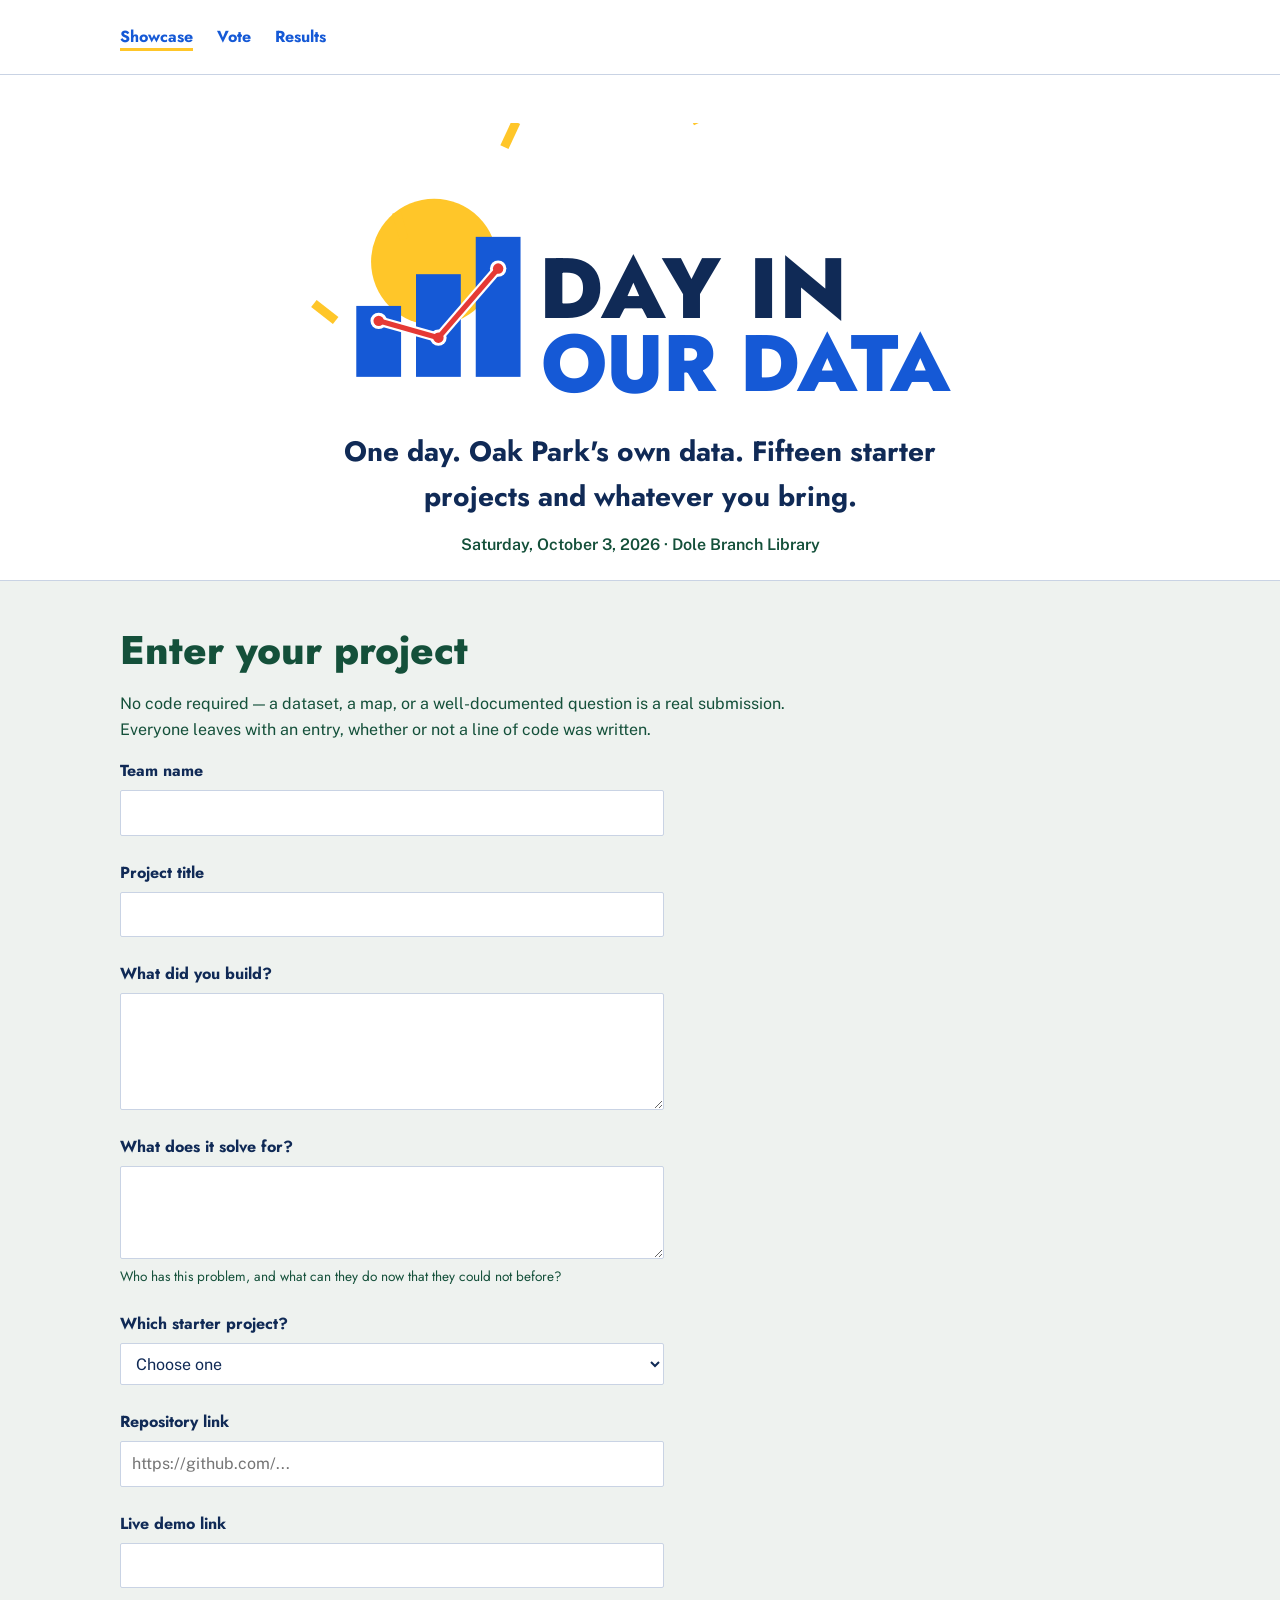
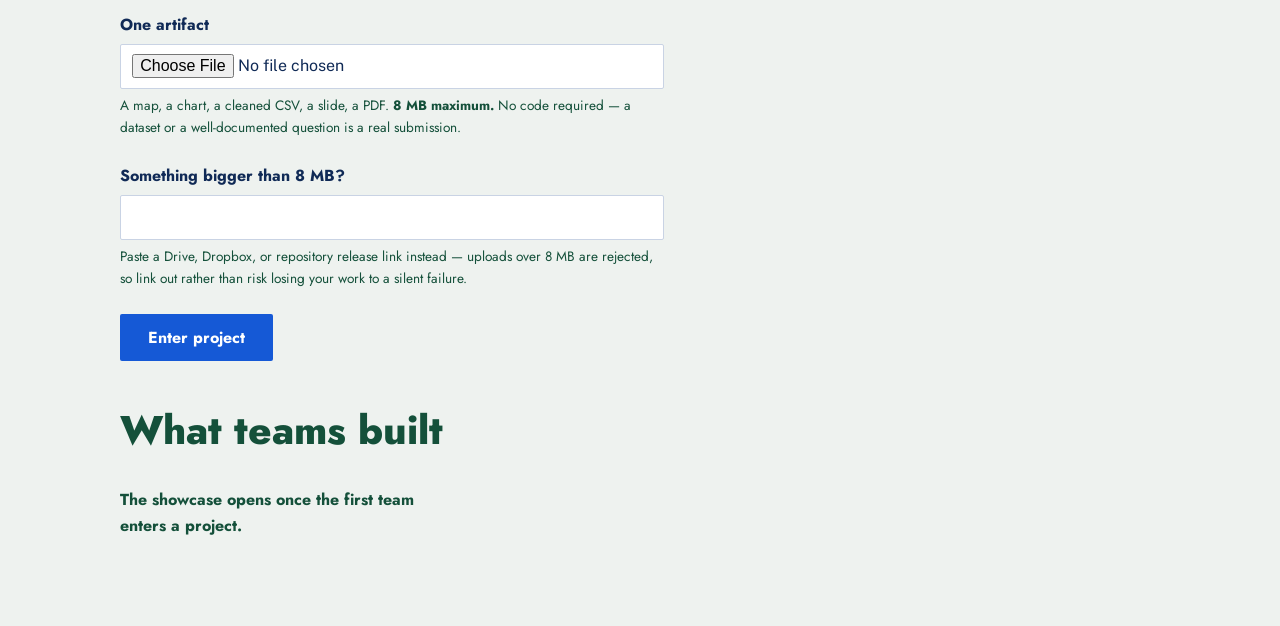
==== site/index.html @ 836c6b99 "fix: escape rendered submission data and reject unsafe link protocols gallery.js and vote.js interpo" ====
<!doctype html>
<html lang="en">
<head>
  <meta charset="utf-8" />
  <meta name="viewport" content="width=device-width, initial-scale=1" />
  <title>Day in Our Data &middot; Oak Park civic hackathon</title>
  <meta name="description" content="A one-day civic hackathon run by the Village of Oak Park's Civic Information Systems Commission. Enter a project and browse the showcase." />
  <link rel="stylesheet" href="styles/tokens.css" />
  <link rel="stylesheet" href="styles/base.css" />
  <link rel="stylesheet" href="styles/showcase.css" />
</head>
<body>
  <nav class="site-nav">
    <div class="wrap">
      <ul>
        <li><a href="/" aria-current="page">Showcase</a></li>
        <li><a href="/vote.html">Vote</a></li>
        <li><a href="/results.html">Results</a></li>
      </ul>
    </div>
  </nav>

  <header class="hero">
    <div class="wrap">
      <svg class="hero__mark" xmlns="http://www.w3.org/2000/svg" viewBox="0 0 1800 760" role="img" aria-labelledby="logo-title">
        <title id="logo-title">Day in Our Data</title>

        <g id="logo-sun">
          <ellipse cx="348.59866333007812" cy="371.9625244140625" rx="169" ry="169" fill="#ffc629" />
          <rect x="285.4369812011719" y="150.73817443847656" width="24" height="74" fill="#ffc629" transform="rotate(-15.7, 297.4369812011719, 187.73817443847656)" />
          <rect x="175.5740203857422" y="221.93482971191406" width="24" height="74" fill="#ffc629" transform="rotate(-52, 187.5740203857422, 258.93482971191406)" />
          <rect x="144.2925567626953" y="337.4511413574219" width="24" height="70" fill="#ffc629" transform="rotate(269.9, 156.2925567626953, 372.4511413574219)" />
          <rect x="418.5943298339844" y="157.17764282226562" width="24" height="74" fill="#ffc629" transform="rotate(24.9, 430.5943298339844, 194.17764282226562)" />
          <rect x="510.0111083984375" y="252.7369384765625" width="24" height="70" fill="#ffc629" transform="rotate(63.7, 522.0111083984375, 287.7369384765625)" />
        </g>

        <g id="logo-bars">
          <rect x="140" y="490" width="120" height="190" fill="#1559d6" />
          <rect x="300" y="405" width="120" height="275" fill="#1559d6" />
          <rect x="460" y="305" width="120" height="375" fill="#1559d6" />
        </g>

        <rect x="196.895" y="539.5" width="166.21" height="26" fill="#ffffff" transform="rotate(15.71, 280, 552.5)" />
        <rect x="317.68" y="469.5" width="244.64" height="26" fill="#ffffff" transform="rotate(-49.15, 440, 482.5)" />
        <ellipse cx="200" cy="530" rx="22" ry="22" fill="#ffffff" />
        <ellipse cx="360" cy="575" rx="22" ry="22" fill="#ffffff" />
        <ellipse cx="520" cy="390" rx="22" ry="22" fill="#ffffff" />

        <g id="logo-line">
          <rect x="196.895" y="545.5" width="166.21" height="14" fill="#e53935" transform="rotate(15.71, 280, 552.5)" />
          <rect x="317.68" y="475.5" width="244.64" height="14" fill="#e53935" transform="rotate(-49.15, 440, 482.5)" />
          <ellipse cx="200" cy="530" rx="14" ry="14" fill="#e53935" />
          <ellipse cx="360" cy="575" rx="14" ry="14" fill="#e53935" />
          <ellipse cx="520" cy="390" rx="14" ry="14" fill="#e53935" />
        </g>

        <text x="630.3873291015625" y="324.33619689941406" dominant-baseline="hanging" text-anchor="start" font-family="'Jost', 'Century Gothic', 'Avenir Next', system-ui, sans-serif" font-weight="800" font-size="229.15517461262777" fill="#102a56" style="letter-spacing: 3px;">DAY IN</text>
        <text x="634.6712036132812" y="533.2575073242188" dominant-baseline="hanging" text-anchor="start" font-family="'Jost', 'Century Gothic', 'Avenir Next', system-ui, sans-serif" font-weight="800" font-size="214.19505940413703" fill="#1559d6" style="letter-spacing: -2px;">OUR DATA</text>
      </svg>

      <p class="hero__lede">
        One day. Oak Park's own data. Fifteen starter projects and whatever you bring.
      </p>
      <p class="hero__meta">
        Saturday, October 3, 2026 &middot; Dole Branch Library
      </p>
    </div>
  </header>

  <main class="wrap">
    <section id="submit">
      <h2>Enter your project</h2>
      <p class="submit__lede">
        No code required &mdash; a dataset, a map, or a well-documented question is a real
        submission. Everyone leaves with an entry, whether or not a line of code was written.
      </p>
      <form name="submission" method="POST" data-netlify="true" enctype="multipart/form-data">
        <input type="hidden" name="form-name" value="submission" />

        <label>Team name <input type="text" name="team_name" required /></label>
        <label>Project title <input type="text" name="project_title" required /></label>

        <label>What did you build?
          <textarea name="description" rows="4" required></textarea>
        </label>

        <label>What does it solve for?
          <textarea name="solves_for" rows="3" required></textarea>
          <small>Who has this problem, and what can they do now that they could not before?</small>
        </label>

        <label>Which starter project?
          <select name="starter_project" required>
            <option value="">Choose one</option>
            <option value="01-is-my-assessment-fair">01 &middot; Is my assessment fair?</option>
            <option value="02-where-does-my-tax-dollar-go">02 &middot; Where does my tax dollar go?</option>
            <option value="03-where-is-business-activity-changing">03 &middot; Where is business activity changing?</option>
            <option value="04-can-a-kid-bike-to-school-safely">04 &middot; Can a kid bike to school safely?</option>
            <option value="05-can-i-park-here-right-now">05 &middot; Can I park here right now?</option>
            <option value="06-which-bus-stops-need-help">06 &middot; Which bus stops need help?</option>
            <option value="07-are-the-worst-alleys-getting-fixed">07 &middot; Are the worst alleys getting fixed?</option>
            <option value="08-build-the-oak-park-transit-dashboard">08 &middot; Build the Oak Park transit dashboard</option>
            <option value="09-oak-park-over-time">09 &middot; Oak Park over time</option>
            <option value="10-how-are-our-schools-doing">10 &middot; How are our schools doing?</option>
            <option value="11-how-resilient-is-our-urban-forest">11 &middot; How resilient is our urban forest?</option>
            <option value="12-build-an-architecture-walking-tour">12 &middot; Build an architecture walking tour</option>
            <option value="13-what-do-our-commissions-do">13 &middot; What do our commissions do?</option>
            <option value="14-oak-park-crime-explorer">14 &middot; Oak Park crime data explorer</option>
            <option value="15-what-does-echo-see">15 &middot; What does ECHO see?</option>
            <option value="pitch-your-own">I pitched my own</option>
          </select>
        </label>

        <label>Repository link <input type="url" name="repo_url" placeholder="https://github.com/..." /></label>
        <label>Live demo link <input type="url" name="demo_url" /></label>

        <label>One artifact
          <input type="file" name="artifact" />
          <small>
            A map, a chart, a cleaned CSV, a slide, a PDF. <strong>8 MB maximum.</strong>
            No code required &mdash; a dataset or a well-documented question is a real submission.
          </small>
        </label>

        <label>Something bigger than 8 MB?
          <input type="url" name="large_file_url" />
          <small>Paste a Drive, Dropbox, or repository release link instead &mdash; uploads over
            8 MB are rejected, so link out rather than risk losing your work to a silent failure.</small>
        </label>

        <button type="submit">Enter project</button>
      </form>
    </section>

    <section id="showcase">
      <h2>What teams built</h2>
      <div id="gallery" class="gallery"></div>
    </section>
  </main>

  <script src="scripts/escape.js"></script>
  <script src="scripts/gallery.js"></script>
</body>
</html>
---- site/styles/tokens.css ----
/* site/styles/tokens.css */
:root {
  --ink: #102a56;
  --civic: #1559d6;
  --canopy: #14503a;
  --leaf: #2d7a55;
  --sprout: #7fb996;
  --glass: #ffc629;
  --paper: #eef2ef;
  --rule: #c9d3e4;
  --slate: #8a94a6;          /* eliminated. never red. */
  --surface: #ffffff;

  --display: "Jost", system-ui, sans-serif;
  --body: "Public Sans", system-ui, sans-serif;
  --mono: "IBM Plex Mono", ui-monospace, monospace;

  --step-0: 1rem;
  --step-1: 1.25rem;
  --step-2: 1.75rem;
  --step-3: 2.5rem;
  --step-4: clamp(2.75rem, 6vw, 4.5rem);

  --gap: 1.5rem;
  --pane-radius: 2px;        /* art glass is cut, not rounded */
}
---- site/styles/base.css ----
/* site/styles/base.css */
@import url("https://fonts.googleapis.com/css2?family=Jost:wght@500;700;800&family=Public+Sans:wght@400;600&family=IBM+Plex+Mono:wght@400;600&display=swap");

*, *::before, *::after { box-sizing: border-box; }

body {
  margin: 0;
  background: var(--paper);
  color: var(--ink);
  font: var(--step-0)/1.6 var(--body);
}

h1, h2, h3 { font-family: var(--display); font-weight: 800; line-height: 1.05; margin: 0 0 .5em; }
h1 { font-size: var(--step-4); letter-spacing: -.02em; }
h2 { font-size: var(--step-3); color: var(--canopy); }
h3 { font-size: var(--step-1); }

a { color: var(--civic); }
a:focus-visible, button:focus-visible, input:focus-visible, textarea:focus-visible, select:focus-visible {
  outline: 3px solid var(--leaf);
  outline-offset: 2px;
}

.wrap { max-width: 68rem; margin: 0 auto; padding: 0 var(--gap); }

.site-nav { background: var(--surface); border-bottom: 1px solid var(--rule); }
.site-nav ul { display: flex; gap: var(--gap); list-style: none; margin: 0; padding: var(--gap) 0; }
.site-nav a { font-family: var(--display); font-weight: 700; text-decoration: none; }
.site-nav a[aria-current="page"] { border-bottom: 3px solid var(--glass); }

.ai-label {
  font: 600 .75rem/1 var(--mono);
  text-transform: uppercase;
  letter-spacing: .08em;
  color: var(--canopy);
  background: color-mix(in srgb, var(--sprout) 35%, transparent);
  padding: .35em .6em;
  border-radius: var(--pane-radius);
  display: inline-block;
}

table { border-collapse: collapse; width: 100%; }
.scroll-x { overflow-x: auto; }

@media (prefers-reduced-motion: reduce) {
  *, *::before, *::after { animation: none !important; transition: none !important; }
}
---- site/styles/showcase.css ----
/* site/styles/showcase.css */

/* ---- hero ---- */

.hero {
  background: var(--surface);
  border-bottom: 1px solid var(--rule);
  padding: calc(var(--gap) * 2) 0 var(--gap);
  text-align: center;
}

.hero__mark {
  display: block;
  width: 100%;
  max-width: min(100%, 42rem);
  height: auto;
  margin: 0 auto var(--gap);
}

.hero__lede {
  font-family: var(--display);
  font-weight: 700;
  font-size: var(--step-2);
  color: var(--ink);
  max-width: 42rem;
  margin: 0 auto .5em;
}

.hero__meta {
  font: 600 var(--step-0)/1.4 var(--body);
  color: var(--canopy);
  margin: 0;
}

/* ---- hero animation: runs once on load, suppressed under prefers-reduced-motion ---- */

#logo-bars rect {
  transform-box: fill-box;
  transform-origin: bottom;
  animation: bar-rise .6s cubic-bezier(.2, .8, .2, 1) backwards;
}
#logo-bars rect:nth-child(1) { animation-delay: .1s; }
#logo-bars rect:nth-child(2) { animation-delay: .25s; }
#logo-bars rect:nth-child(3) { animation-delay: .4s; }

@keyframes bar-rise {
  from { transform: scaleY(0); }
  to { transform: scaleY(1); }
}

#logo-line {
  transform-box: fill-box;
  transform-origin: 0% 50%;
  animation: line-draw .7s ease-out .55s backwards;
}

@keyframes line-draw {
  from { transform: scaleX(0); opacity: 0; }
  to { transform: scaleX(1); opacity: 1; }
}

#logo-sun rect {
  transform-box: fill-box;
  transform-origin: center;
  animation: ray-ease .5s ease-out backwards;
}
#logo-sun rect:nth-of-type(1) { animation-delay: 0s; }
#logo-sun rect:nth-of-type(2) { animation-delay: .08s; }
#logo-sun rect:nth-of-type(3) { animation-delay: .16s; }
#logo-sun rect:nth-of-type(4) { animation-delay: .24s; }
#logo-sun rect:nth-of-type(5) { animation-delay: .32s; }

@keyframes ray-ease {
  from { opacity: 0; }
  to { opacity: 1; }
}

@media (prefers-reduced-motion: reduce) {
  #logo-bars rect, #logo-line, #logo-sun rect {
    animation: none;
    transform: none;
    opacity: 1;
  }
}

/* ---- submission form ---- */

#submit { padding: calc(var(--gap) * 2) 0; }

.submit__lede {
  max-width: 42rem;
  color: var(--canopy);
}

form[name="submission"], form[name="ballot"] {
  display: grid;
  gap: var(--gap);
  max-width: 34rem;
}

form label {
  display: grid;
  gap: .4em;
  font-family: var(--display);
  font-weight: 700;
  color: var(--ink);
}

form input[type="text"],
form input[type="url"],
form input[type="file"],
form select,
form textarea {
  width: 100%;
  font: var(--step-0)/1.5 var(--body);
  color: var(--ink);
  background: var(--surface);
  border: 1px solid var(--rule);
  border-radius: var(--pane-radius);
  padding: .6em .7em;
}

form small {
  font-weight: 400;
  color: var(--canopy);
  font-size: .85rem;
}

form button[type="submit"] {
  justify-self: start;
  font-family: var(--display);
  font-weight: 700;
  font-size: var(--step-0);
  color: #ffffff;
  background: var(--civic);
  border: none;
  border-radius: var(--pane-radius);
  padding: .75em 1.75em;
  cursor: pointer;
}

form button[type="submit"]:hover { background: var(--ink); }

/* ---- showcase gallery ---- */

#showcase { padding-bottom: calc(var(--gap) * 3); }

.gallery {
  display: grid;
  grid-template-columns: repeat(auto-fill, minmax(18rem, 1fr));
  gap: var(--gap);
}

.gallery__empty {
  color: var(--canopy);
  font-family: var(--display);
  font-weight: 700;
}

.pane {
  background: var(--surface);
  border: 1px solid var(--rule);
  border-left: 4px solid var(--sprout);
  border-radius: var(--pane-radius);
  padding: var(--gap);
}

.pane h3 { margin-bottom: .25em; }

.pane__team {
  font: 600 .85rem/1 var(--mono);
  text-transform: uppercase;
  letter-spacing: .06em;
  color: var(--canopy);
  margin: 0 0 .75em;
}

.pane__solves { color: var(--canopy); }

.pane__links a {
  margin-right: 1em;
  font-weight: 600;
}

/* ---- responsive ---- */

@media (max-width: 40rem) {
  .hero { padding: var(--gap) 0; }
  form[name="submission"], form[name="ballot"] { max-width: none; }
}
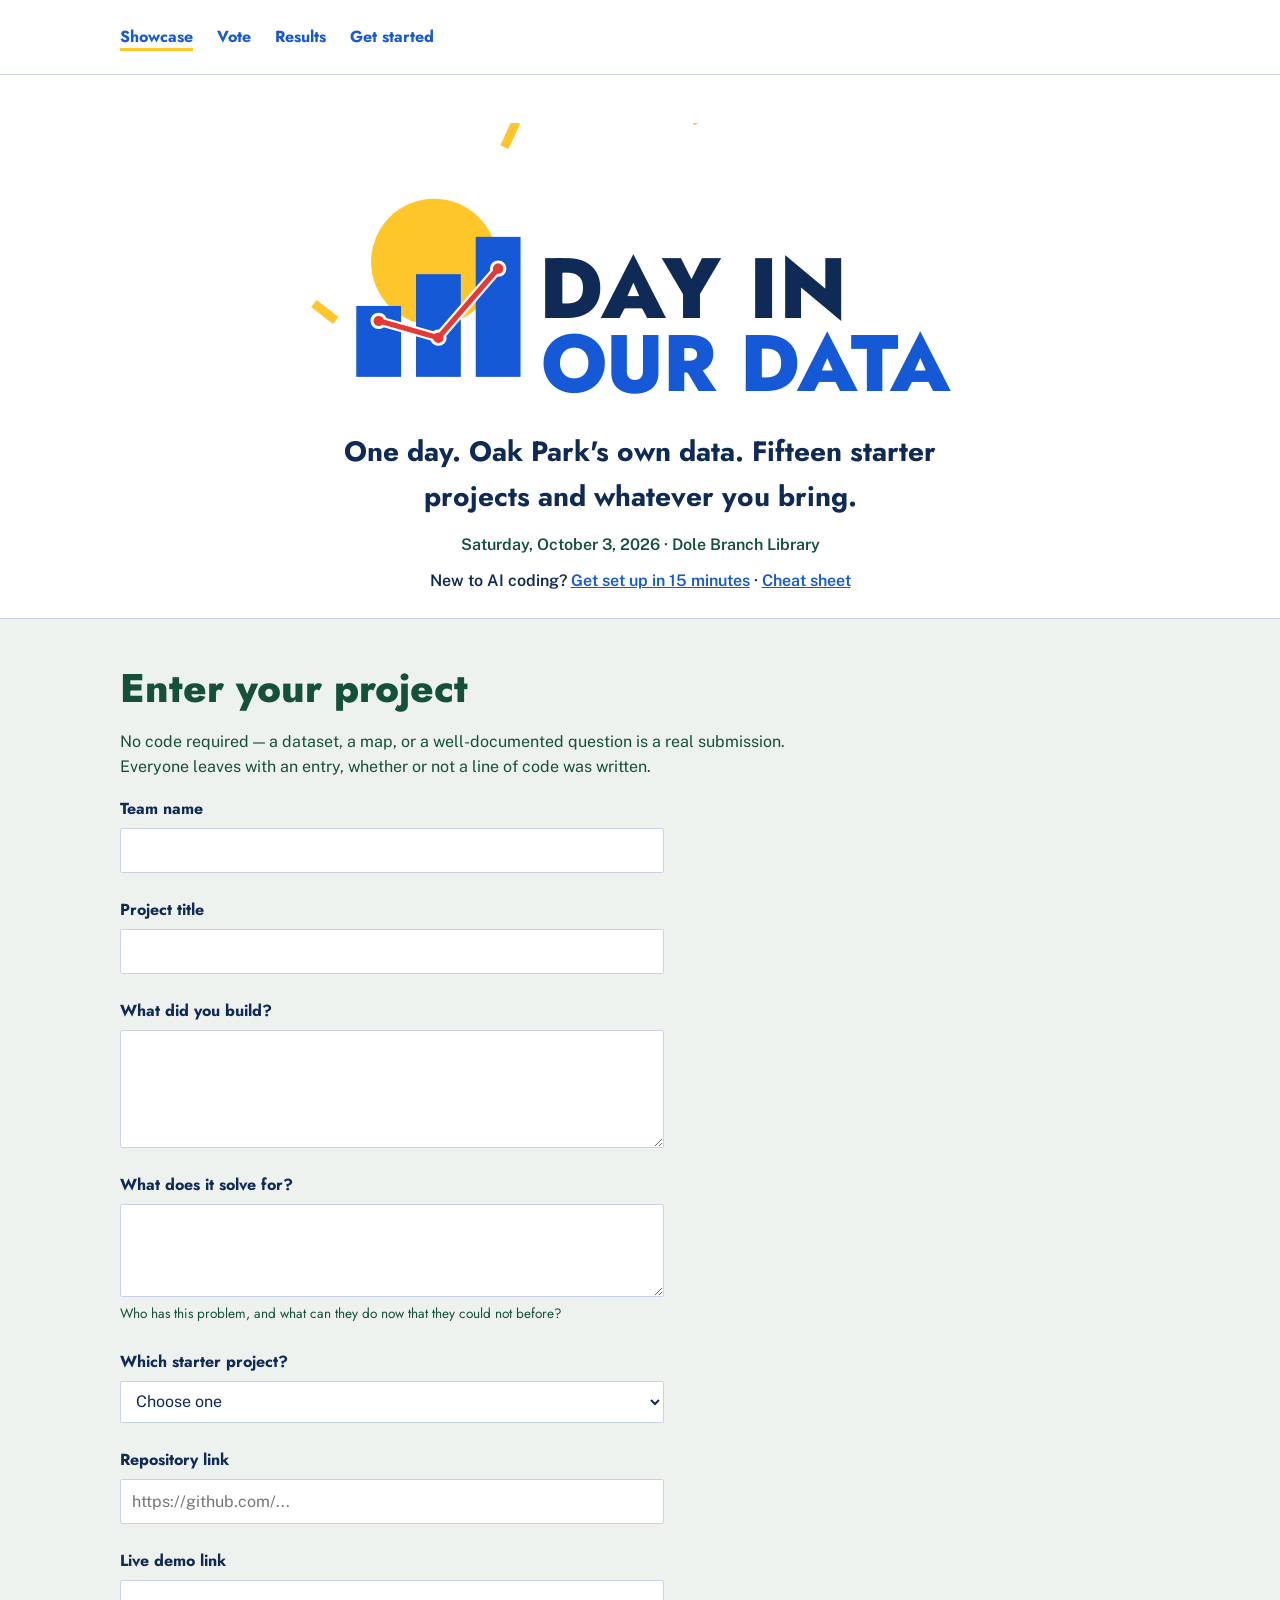
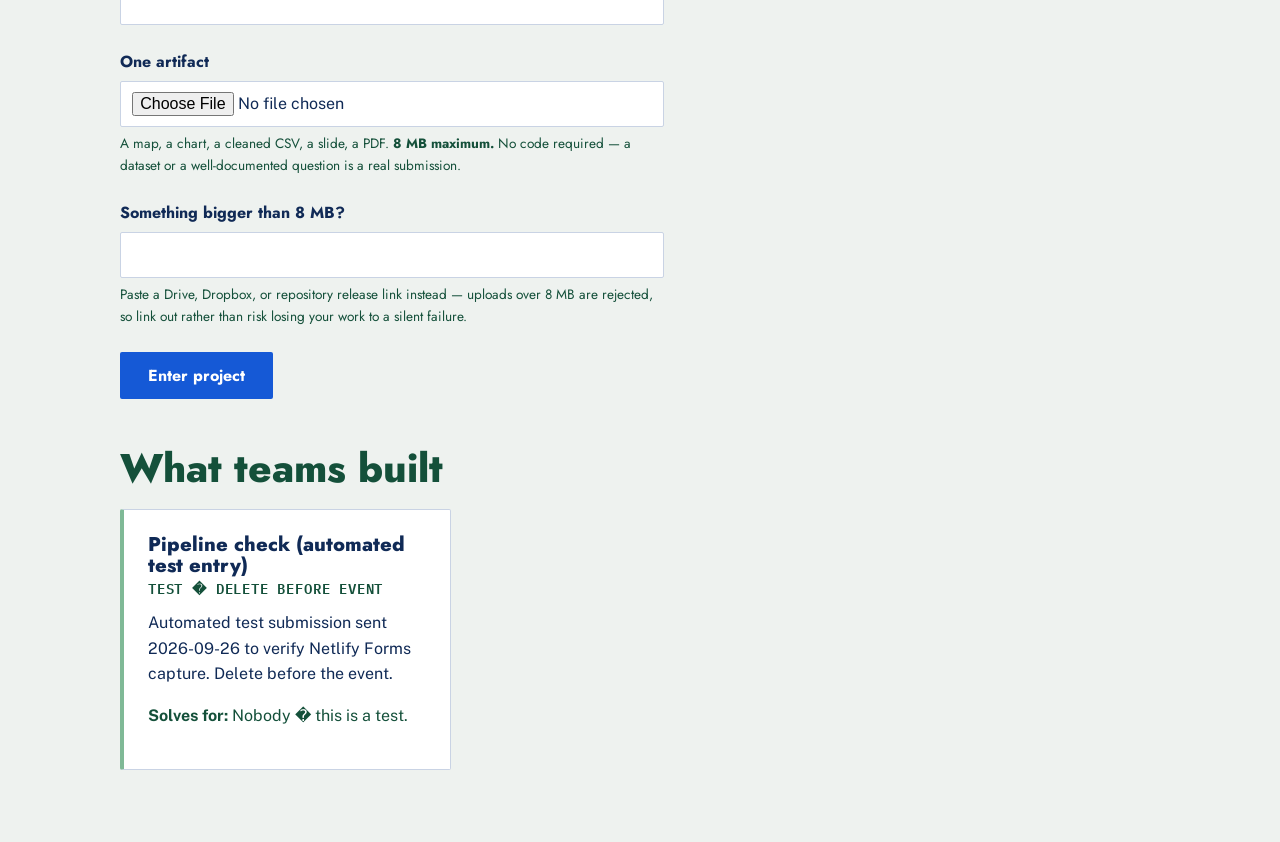
==== commit 127a267e: "feat: config-driven Get Started guides for attendees Six pages (start, where to code, cheat sheet, t" ====
--- a/site/index.html
+++ b/site/index.html
@@ -16,6 +16,7 @@
         <li><a href="/" aria-current="page">Showcase</a></li>
         <li><a href="/vote.html">Vote</a></li>
         <li><a href="/results.html">Results</a></li>
+        <li><a href="/start.html">Get started</a></li>
       </ul>
     </div>
   </nav>
@@ -63,6 +64,10 @@
       </p>
       <p class="hero__meta">
         Saturday, October 3, 2026 &middot; Dole Branch Library
+      </p>
+      <p class="hero__cta">
+        New to AI coding? <a href="/start.html">Get set up in 15 minutes</a> &middot;
+        <a href="/cheatsheet.html">Cheat sheet</a>
       </p>
     </div>
   </header>
@@ -139,6 +144,7 @@
   </main>
 
   <script src="scripts/escape.js"></script>
+  <script src="scripts/data.js"></script>
   <script src="scripts/gallery.js"></script>
 </body>
 </html>
--- a/site/styles/base.css
+++ b/site/styles/base.css
@@ -24,7 +24,7 @@
 .wrap { max-width: 68rem; margin: 0 auto; padding: 0 var(--gap); }
 
 .site-nav { background: var(--surface); border-bottom: 1px solid var(--rule); }
-.site-nav ul { display: flex; gap: var(--gap); list-style: none; margin: 0; padding: var(--gap) 0; }
+.site-nav ul { display: flex; flex-wrap: wrap; gap: .5rem var(--gap); list-style: none; margin: 0; padding: var(--gap) 0; }
 .site-nav a { font-family: var(--display); font-weight: 700; text-decoration: none; }
 .site-nav a[aria-current="page"] { border-bottom: 3px solid var(--glass); }
 
--- a/site/styles/showcase.css
+++ b/site/styles/showcase.css
@@ -25,6 +25,8 @@
   max-width: 42rem;
   margin: 0 auto .5em;
 }
+
+.hero__cta { margin: .75rem 0 0; font-weight: 600; }
 
 .hero__meta {
   font: 600 var(--step-0)/1.4 var(--body);
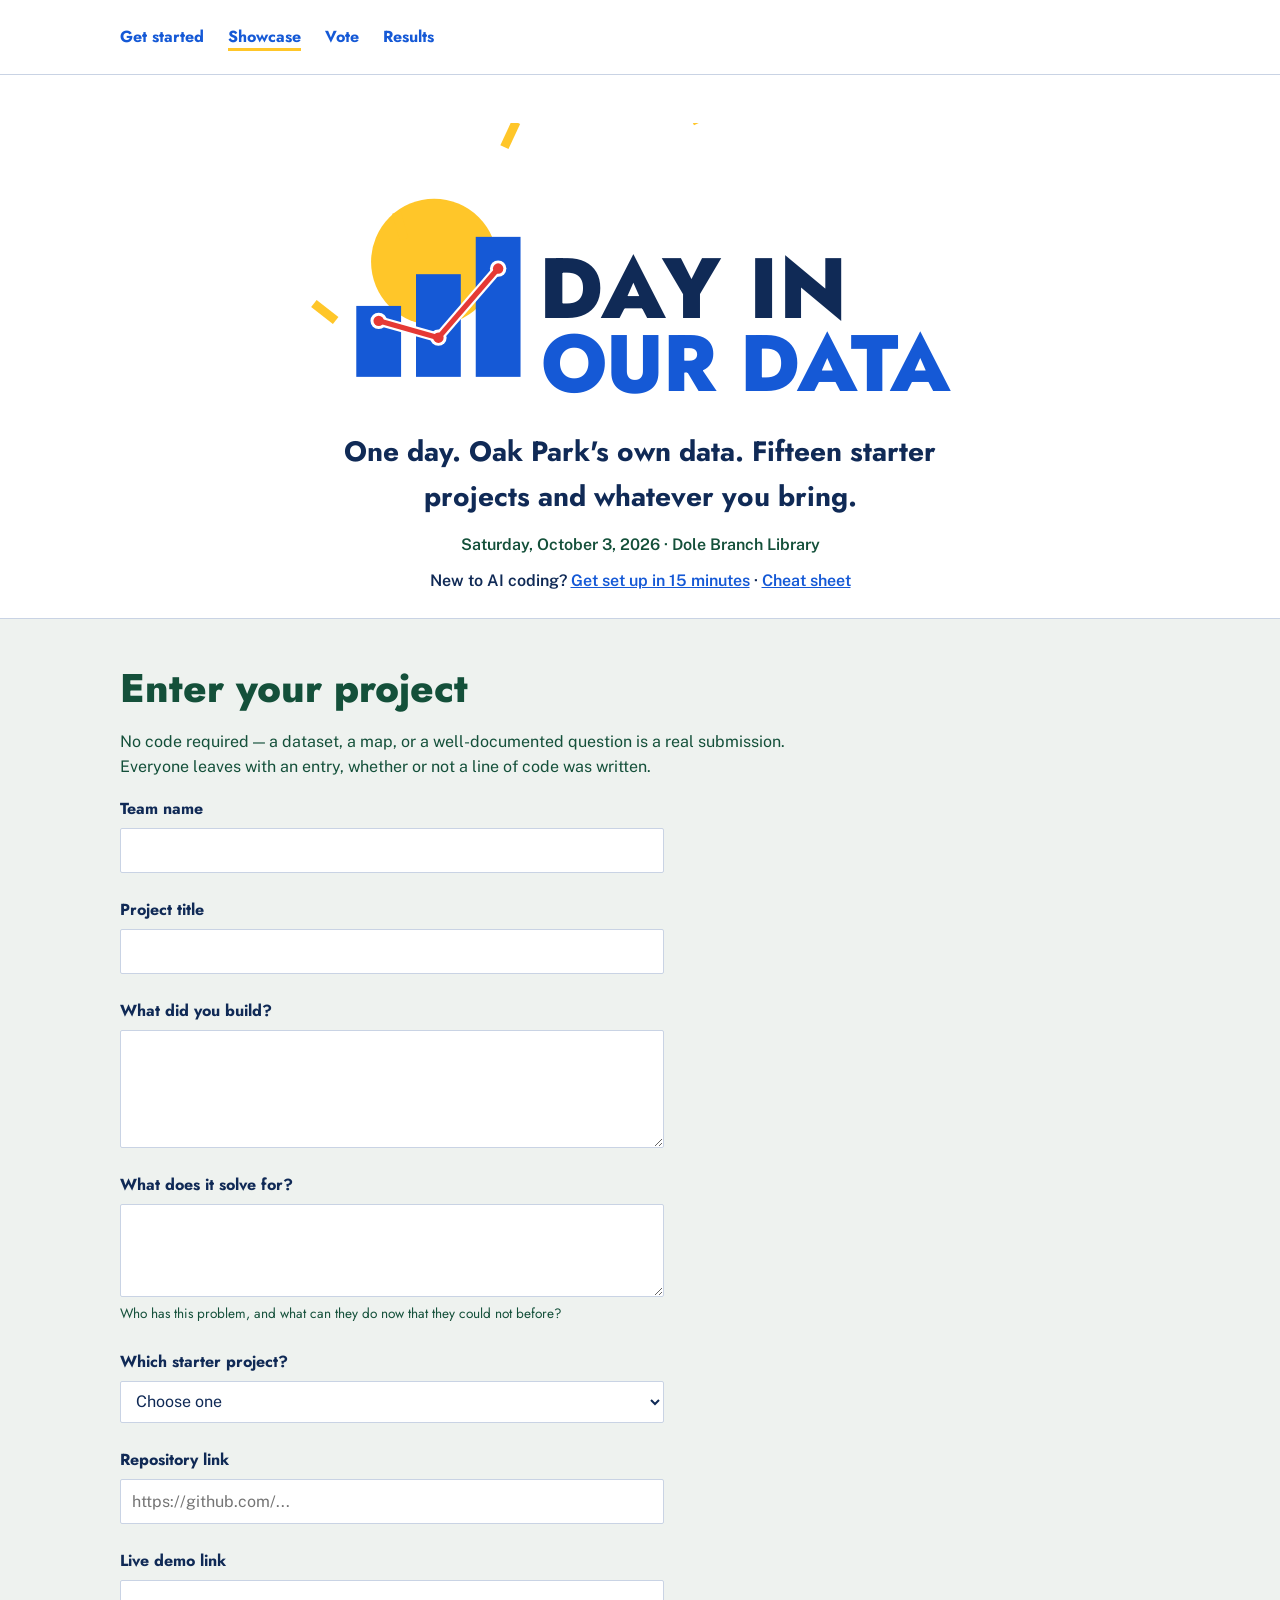
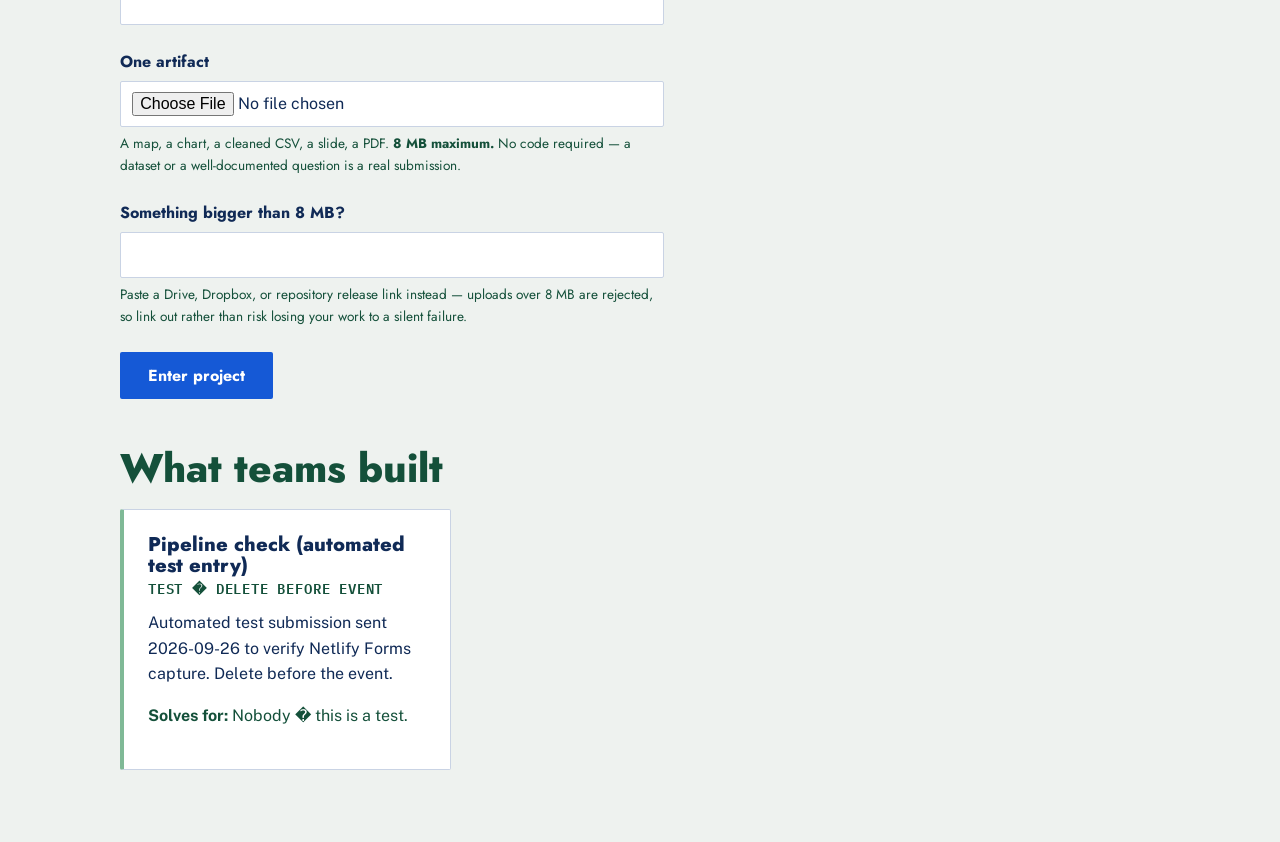
==== commit da0a0aba: "feat: lead the site nav with Get started Attendees set up before they submit or vote, so Get started" ====
--- a/site/index.html
+++ b/site/index.html
@@ -13,16 +13,17 @@
   <nav class="site-nav">
     <div class="wrap">
       <ul>
+        <li><a href="/start.html">Get started</a></li>
         <li><a href="/" aria-current="page">Showcase</a></li>
         <li><a href="/vote.html">Vote</a></li>
         <li><a href="/results.html">Results</a></li>
-        <li><a href="/start.html">Get started</a></li>
       </ul>
     </div>
   </nav>
 
   <header class="hero">
     <div class="wrap">
+      <h1 class="hero__title">
       <svg class="hero__mark" xmlns="http://www.w3.org/2000/svg" viewBox="0 0 1800 760" role="img" aria-labelledby="logo-title">
         <title id="logo-title">Day in Our Data</title>
 
@@ -58,6 +59,7 @@
         <text x="630.3873291015625" y="324.33619689941406" dominant-baseline="hanging" text-anchor="start" font-family="'Jost', 'Century Gothic', 'Avenir Next', system-ui, sans-serif" font-weight="800" font-size="229.15517461262777" fill="#102a56" style="letter-spacing: 3px;">DAY IN</text>
         <text x="634.6712036132812" y="533.2575073242188" dominant-baseline="hanging" text-anchor="start" font-family="'Jost', 'Century Gothic', 'Avenir Next', system-ui, sans-serif" font-weight="800" font-size="214.19505940413703" fill="#1559d6" style="letter-spacing: -2px;">OUR DATA</text>
       </svg>
+      </h1>
 
       <p class="hero__lede">
         One day. Oak Park's own data. Fifteen starter projects and whatever you bring.
--- a/site/styles/showcase.css
+++ b/site/styles/showcase.css
@@ -8,6 +8,8 @@
   padding: calc(var(--gap) * 2) 0 var(--gap);
   text-align: center;
 }
+
+.hero__title { margin: 0; }
 
 .hero__mark {
   display: block;
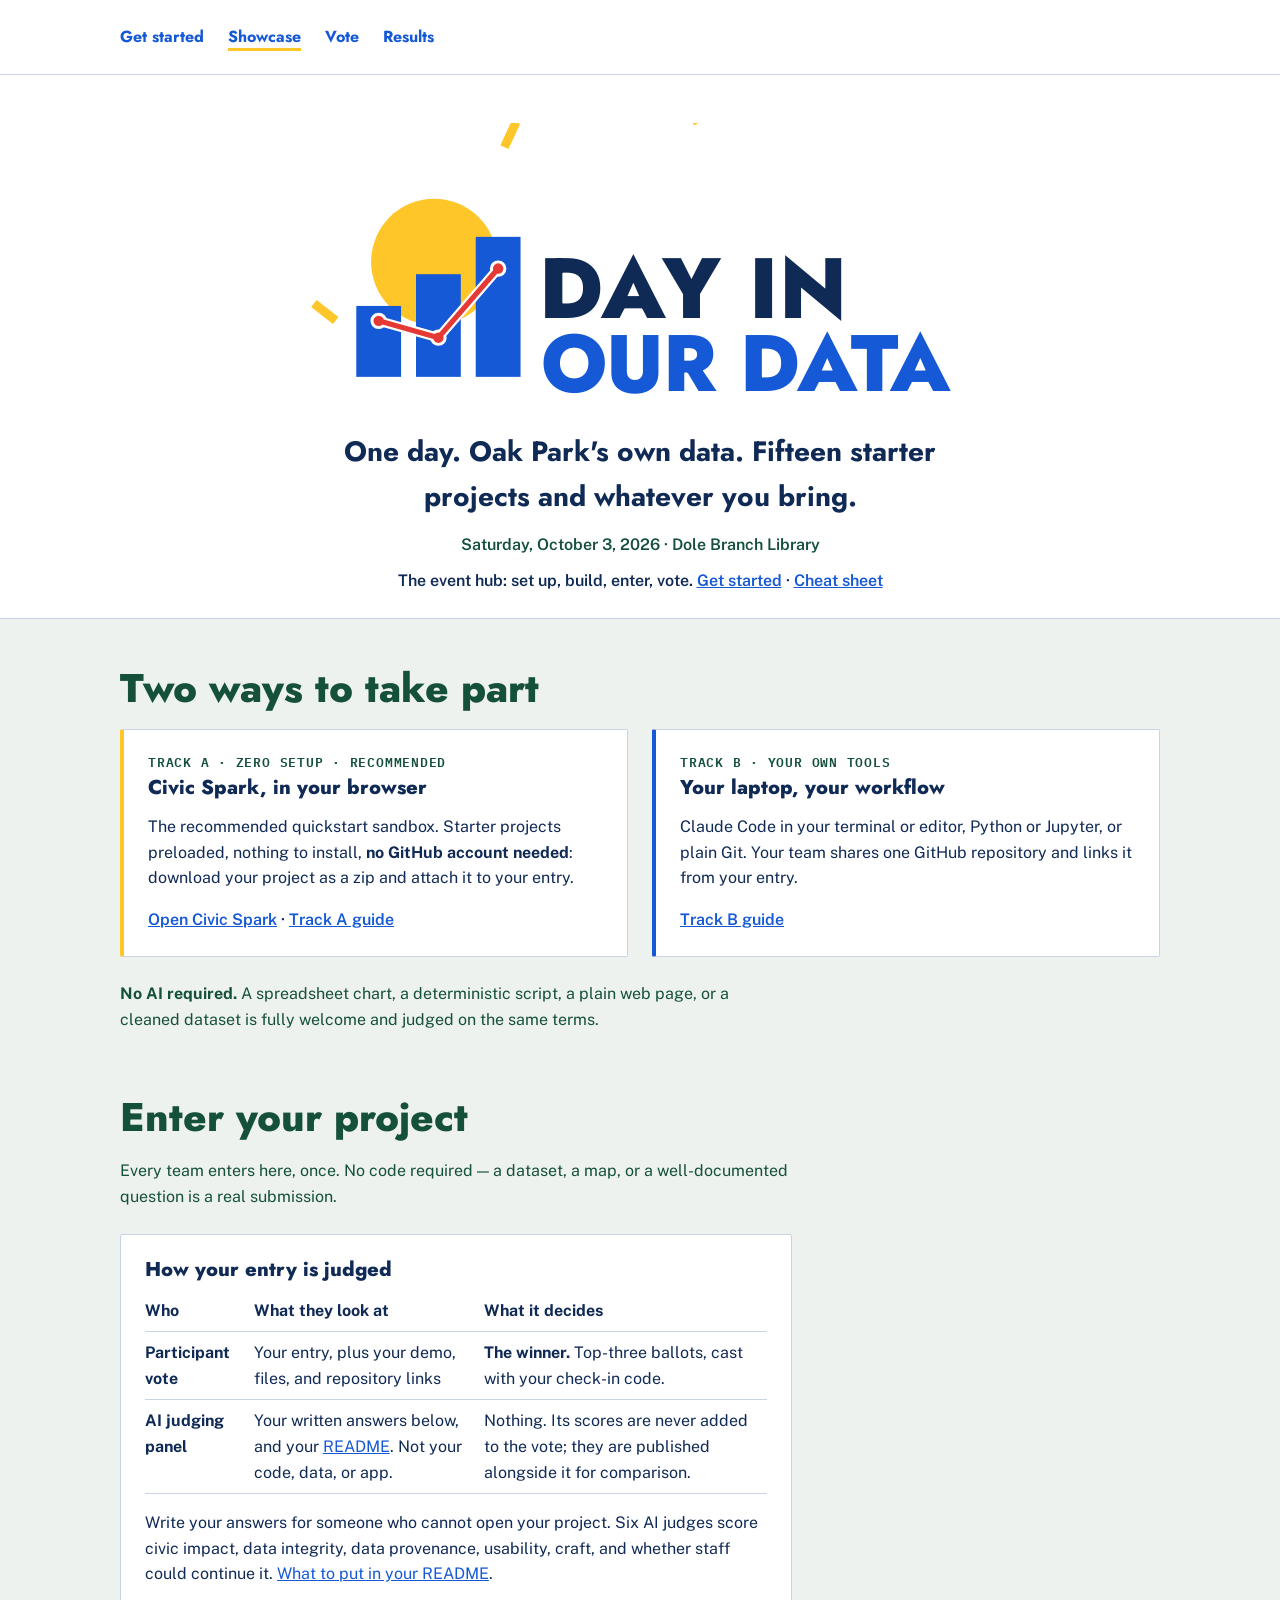
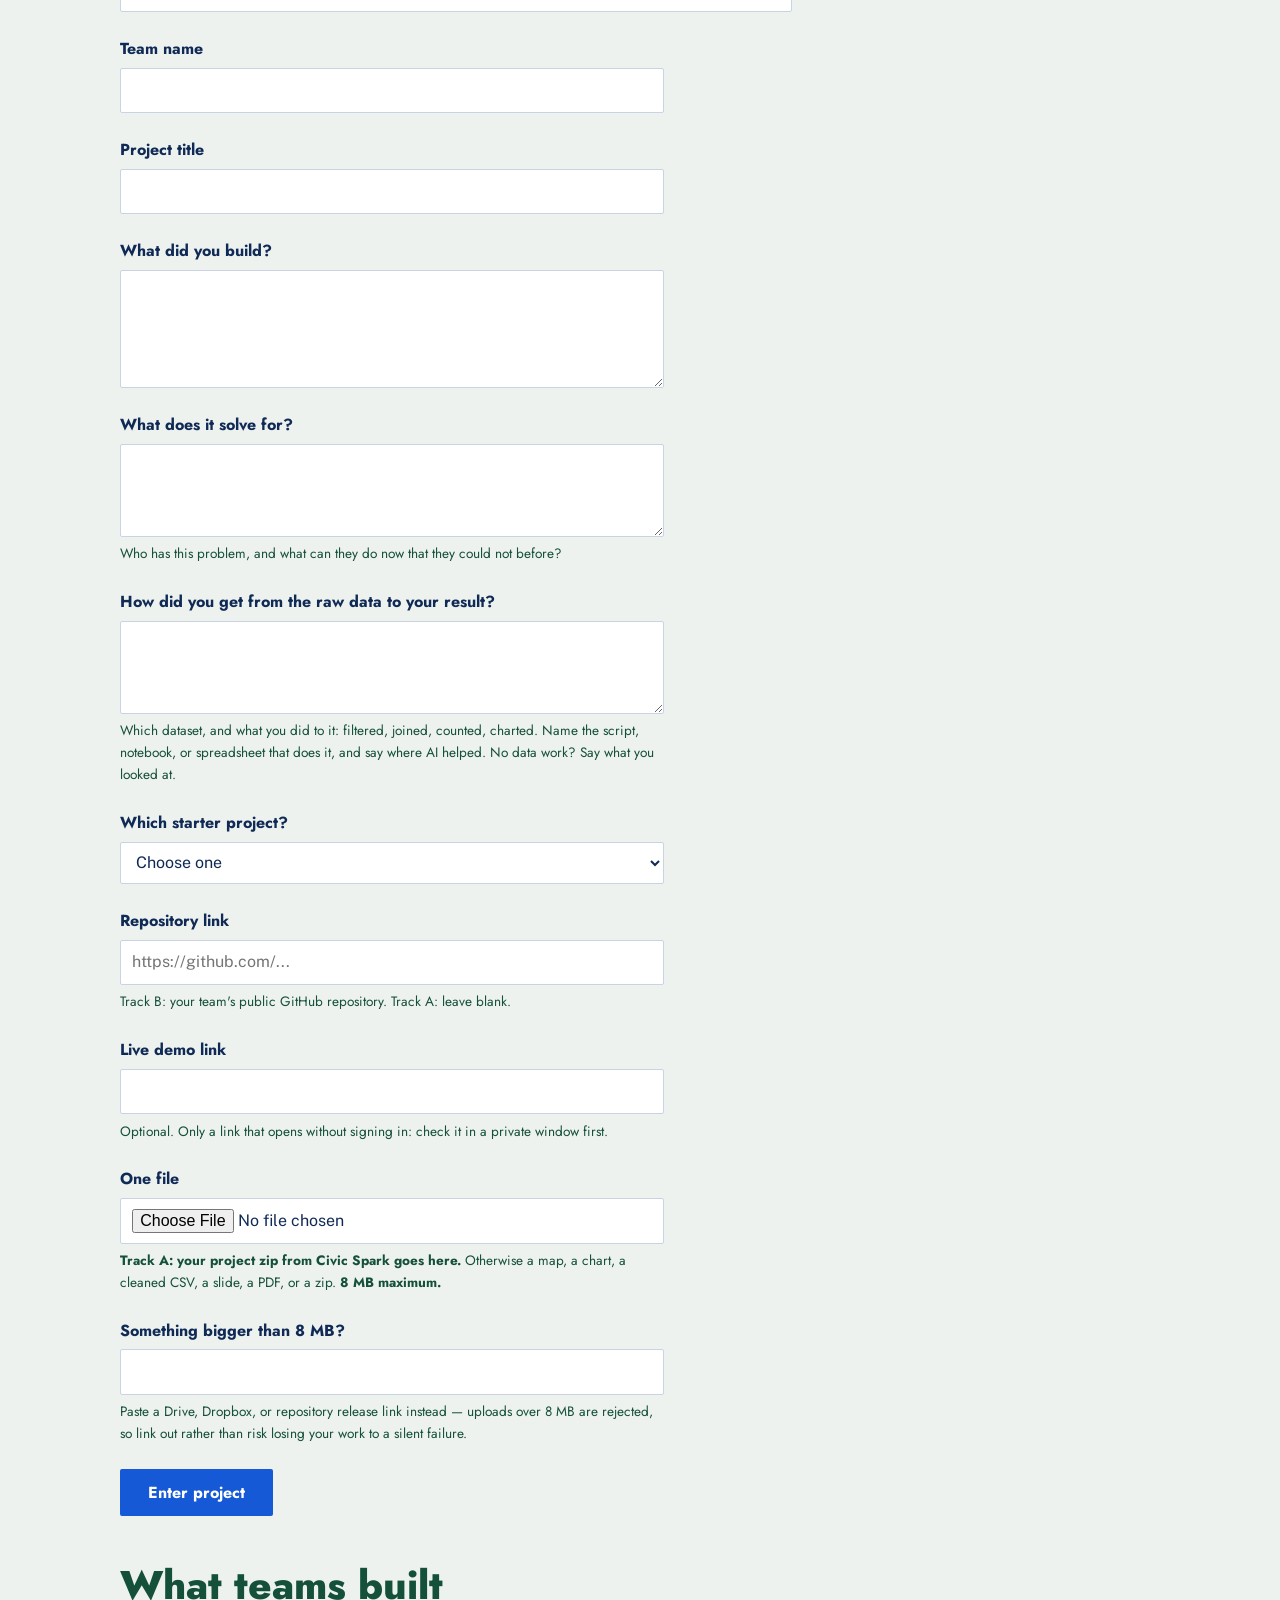
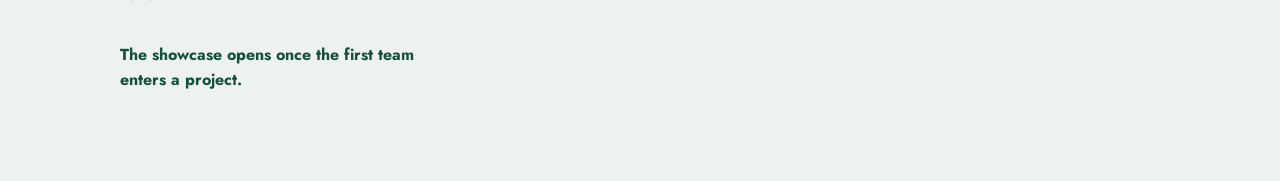
==== commit 3058d893: "feat(site): event hub with two tracks, README guidance, how-you're-judged box - Homepage: Track A (C" ====
--- a/site/index.html
+++ b/site/index.html
@@ -68,19 +68,59 @@
         Saturday, October 3, 2026 &middot; Dole Branch Library
       </p>
       <p class="hero__cta">
-        New to AI coding? <a href="/start.html">Get set up in 15 minutes</a> &middot;
+        The event hub: set up, build, enter, vote. <a href="/start.html">Get started</a> &middot;
         <a href="/cheatsheet.html">Cheat sheet</a>
       </p>
     </div>
   </header>
 
   <main class="wrap">
+    <section id="tracks" class="hub">
+      <h2>Two ways to take part</h2>
+      <div class="hub__cards">
+        <article class="hub__card">
+          <p class="hub__tag">Track A &middot; Zero setup &middot; Recommended</p>
+          <h3>Civic Spark, in your browser</h3>
+          <p>The recommended quickstart sandbox. Starter projects preloaded, nothing to install,
+            <strong>no GitHub account needed</strong>: download your project as a zip and attach it
+            to your entry.</p>
+          <p class="hub__links"><a href="https://test-site-civic-spark.fly.dev/" rel="noopener">Open Civic Spark</a>
+            &middot; <a href="/start.html#track-a">Track A guide</a></p>
+        </article>
+        <article class="hub__card">
+          <p class="hub__tag">Track B &middot; Your own tools</p>
+          <h3>Your laptop, your workflow</h3>
+          <p>Claude Code in your terminal or editor, Python or Jupyter, or plain Git. Your team
+            shares one GitHub repository and links it from your entry.</p>
+          <p class="hub__links"><a href="/start.html#track-b">Track B guide</a></p>
+        </article>
+      </div>
+      <p class="hub__note"><strong>No AI required.</strong> A spreadsheet chart, a deterministic script,
+        a plain web page, or a cleaned dataset is fully welcome and judged on the same terms.</p>
+    </section>
+
     <section id="submit">
       <h2>Enter your project</h2>
       <p class="submit__lede">
-        No code required &mdash; a dataset, a map, or a well-documented question is a real
-        submission. Everyone leaves with an entry, whether or not a line of code was written.
-      </p>
+        Every team enters here, once. No code required &mdash; a dataset, a map, or a
+        well-documented question is a real submission.
+      </p>
+
+      <aside class="judged" aria-labelledby="judged-title">
+        <h3 id="judged-title">How your entry is judged</h3>
+        <div class="scroll-x">
+          <table>
+            <thead><tr><th scope="col">Who</th><th scope="col">What they look at</th><th scope="col">What it decides</th></tr></thead>
+            <tbody>
+              <tr><th scope="row">Participant vote</th><td>Your entry, plus your demo, files, and repository links</td><td><strong>The winner.</strong> Top-three ballots, cast with your check-in code.</td></tr>
+              <tr><th scope="row">AI judging panel</th><td>Your written answers below, and your <a href="/start.html#readme">README</a>. Not your code, data, or app.</td><td>Nothing. Its scores are never added to the vote; they are published alongside it for comparison.</td></tr>
+            </tbody>
+          </table>
+        </div>
+        <p>Write your answers for someone who cannot open your project. Six AI judges score civic
+          impact, data integrity, data provenance, usability, craft, and whether staff could continue
+          it. <a href="/start.html#readme">What to put in your README</a>.</p>
+      </aside>
       <form name="submission" method="POST" data-netlify="true" enctype="multipart/form-data">
         <input type="hidden" name="form-name" value="submission" />
 
@@ -94,6 +134,13 @@
         <label>What does it solve for?
           <textarea name="solves_for" rows="3" required></textarea>
           <small>Who has this problem, and what can they do now that they could not before?</small>
+        </label>
+
+        <label>How did you get from the raw data to your result?
+          <textarea name="data_steps" rows="3" required></textarea>
+          <small>Which dataset, and what you did to it: filtered, joined, counted, charted. Name the
+            script, notebook, or spreadsheet that does it, and say where AI helped. No data work?
+            Say what you looked at.</small>
         </label>
 
         <label>Which starter project?
@@ -118,14 +165,20 @@
           </select>
         </label>
 
-        <label>Repository link <input type="url" name="repo_url" placeholder="https://github.com/..." /></label>
-        <label>Live demo link <input type="url" name="demo_url" /></label>
-
-        <label>One artifact
+        <label>Repository link
+          <input type="url" name="repo_url" placeholder="https://github.com/..." />
+          <small>Track B: your team's public GitHub repository. Track A: leave blank.</small>
+        </label>
+        <label>Live demo link
+          <input type="url" name="demo_url" />
+          <small>Optional. Only a link that opens without signing in: check it in a private window first.</small>
+        </label>
+
+        <label>One file
           <input type="file" name="artifact" />
           <small>
-            A map, a chart, a cleaned CSV, a slide, a PDF. <strong>8 MB maximum.</strong>
-            No code required &mdash; a dataset or a well-documented question is a real submission.
+            <strong>Track A: your project zip from Civic Spark goes here.</strong> Otherwise a map,
+            a chart, a cleaned CSV, a slide, a PDF, or a zip. <strong>8 MB maximum.</strong>
           </small>
         </label>
 
--- a/site/styles/showcase.css
+++ b/site/styles/showcase.css
@@ -86,6 +86,58 @@
     opacity: 1;
   }
 }
+
+/* ---- event hub: the two tracks ---- */
+
+.hub { padding: calc(var(--gap) * 2) 0 0; }
+
+.hub__cards {
+  display: grid;
+  grid-template-columns: repeat(auto-fit, minmax(18rem, 1fr));
+  gap: var(--gap);
+}
+
+.hub__card {
+  background: var(--surface);
+  border: 1px solid var(--rule);
+  border-left: 4px solid var(--civic);
+  border-radius: var(--pane-radius);
+  padding: var(--gap);
+}
+
+.hub__card:first-child { border-left-color: var(--glass); }
+
+.hub__tag {
+  font: 600 .8rem/1.3 var(--mono);
+  text-transform: uppercase;
+  letter-spacing: .06em;
+  color: var(--canopy);
+  margin: 0 0 .5em;
+}
+
+.hub__links { font-weight: 600; margin-bottom: 0; }
+
+.hub__note { max-width: 42rem; color: var(--canopy); margin-top: var(--gap); }
+
+/* ---- how your entry is judged ---- */
+
+.judged {
+  max-width: 42rem;
+  background: var(--surface);
+  border: 1px solid var(--rule);
+  border-radius: var(--pane-radius);
+  padding: var(--gap);
+  margin: var(--gap) 0;
+}
+
+.judged th, .judged td {
+  text-align: left;
+  vertical-align: top;
+  padding: .5rem .75rem .5rem 0;
+  border-bottom: 1px solid var(--rule);
+}
+
+.judged p { margin-bottom: 0; }
 
 /* ---- submission form ---- */
 
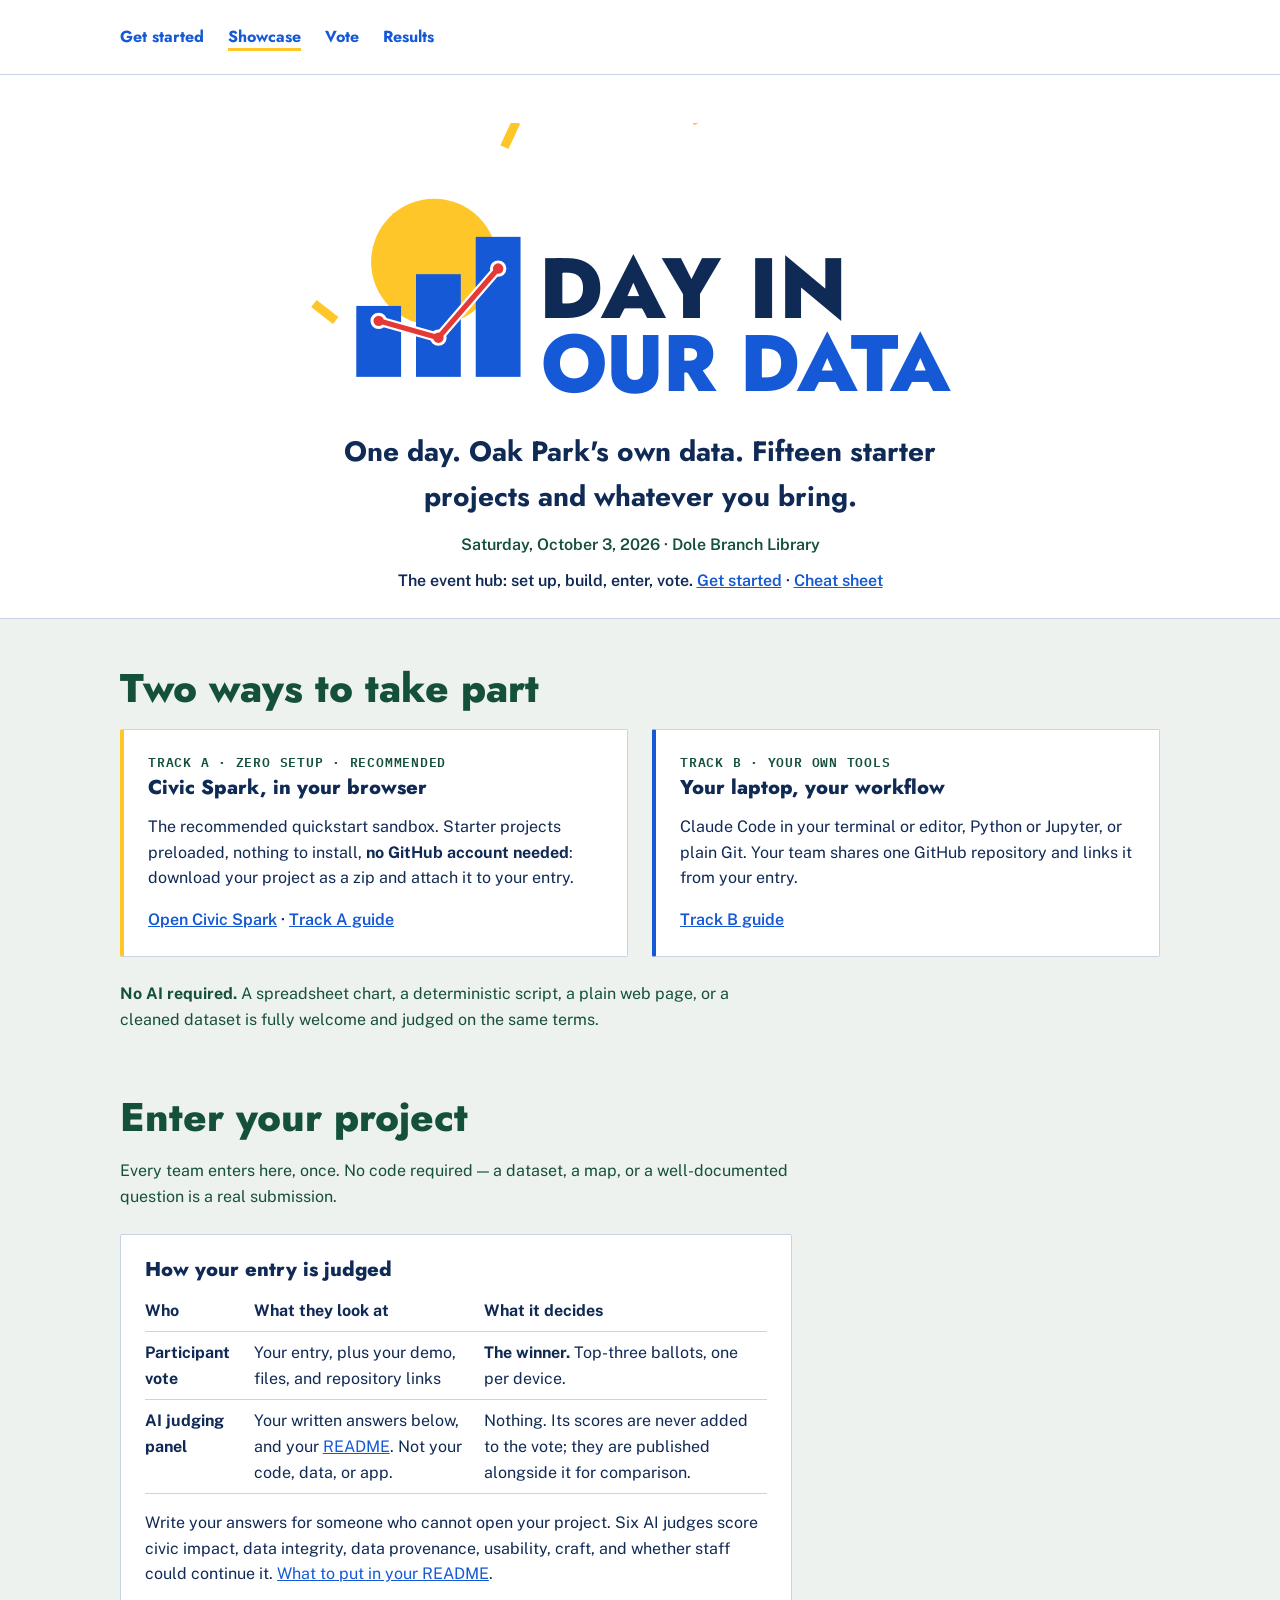
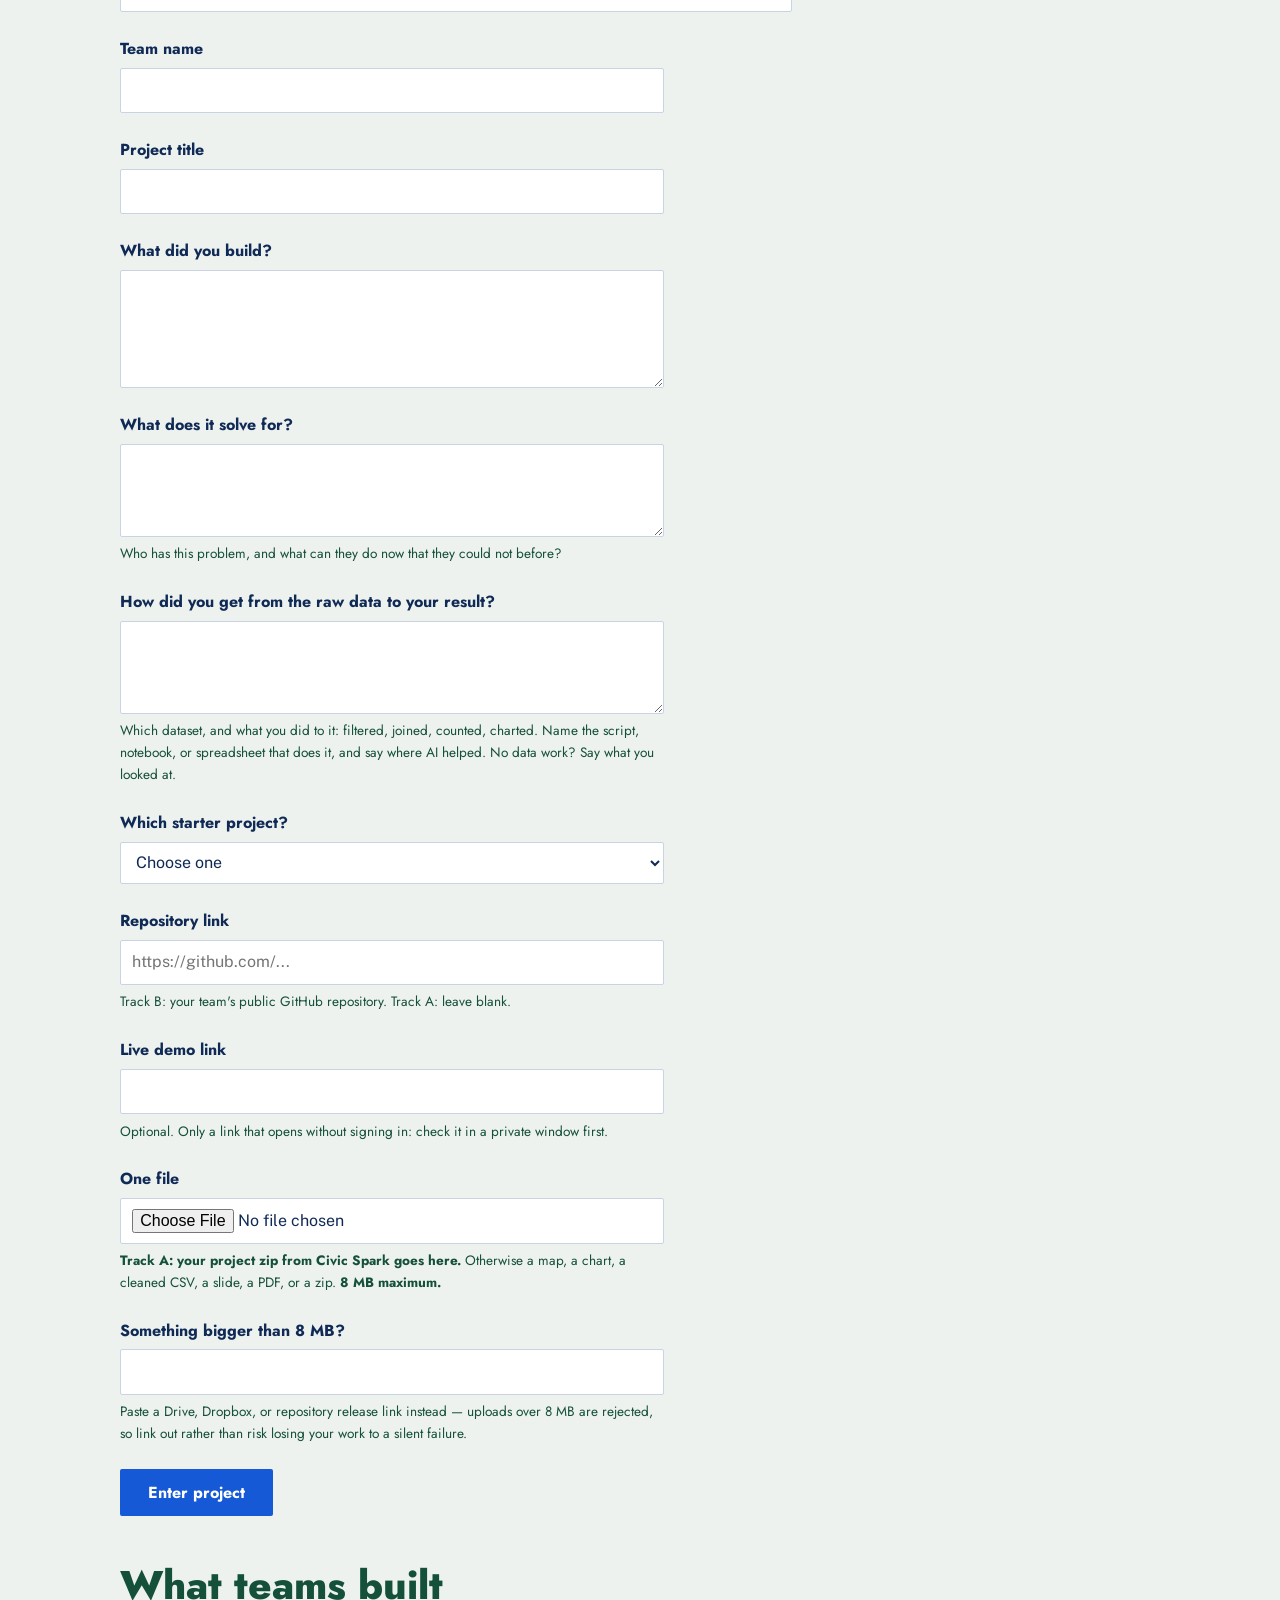
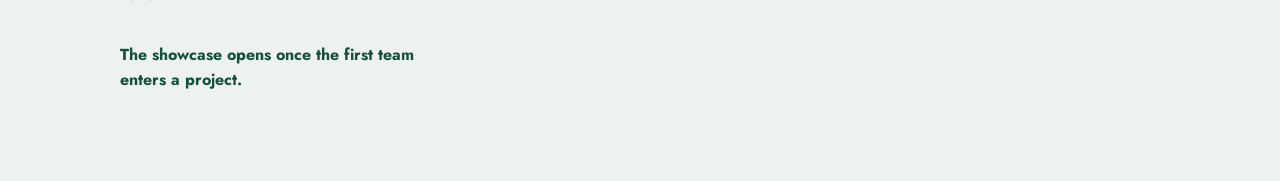
==== commit 0420eae4: "fix: drop stale check-in code wording from the event hub Co-Authored-By: Claude Opus 5.5 <noreply@an" ====
--- a/site/index.html
+++ b/site/index.html
@@ -84,7 +84,7 @@
           <p>The recommended quickstart sandbox. Starter projects preloaded, nothing to install,
             <strong>no GitHub account needed</strong>: download your project as a zip and attach it
             to your entry.</p>
-          <p class="hub__links"><a href="https://test-site-civic-spark.fly.dev/" rel="noopener">Open Civic Spark</a>
+          <p class="hub__links"><a href="https://day-in-our-data.fly.dev/" rel="noopener">Open Civic Spark</a>
             &middot; <a href="/start.html#track-a">Track A guide</a></p>
         </article>
         <article class="hub__card">
@@ -112,7 +112,7 @@
           <table>
             <thead><tr><th scope="col">Who</th><th scope="col">What they look at</th><th scope="col">What it decides</th></tr></thead>
             <tbody>
-              <tr><th scope="row">Participant vote</th><td>Your entry, plus your demo, files, and repository links</td><td><strong>The winner.</strong> Top-three ballots, cast with your check-in code.</td></tr>
+              <tr><th scope="row">Participant vote</th><td>Your entry, plus your demo, files, and repository links</td><td><strong>The winner.</strong> Top-three ballots, one per device.</td></tr>
               <tr><th scope="row">AI judging panel</th><td>Your written answers below, and your <a href="/start.html#readme">README</a>. Not your code, data, or app.</td><td>Nothing. Its scores are never added to the vote; they are published alongside it for comparison.</td></tr>
             </tbody>
           </table>
